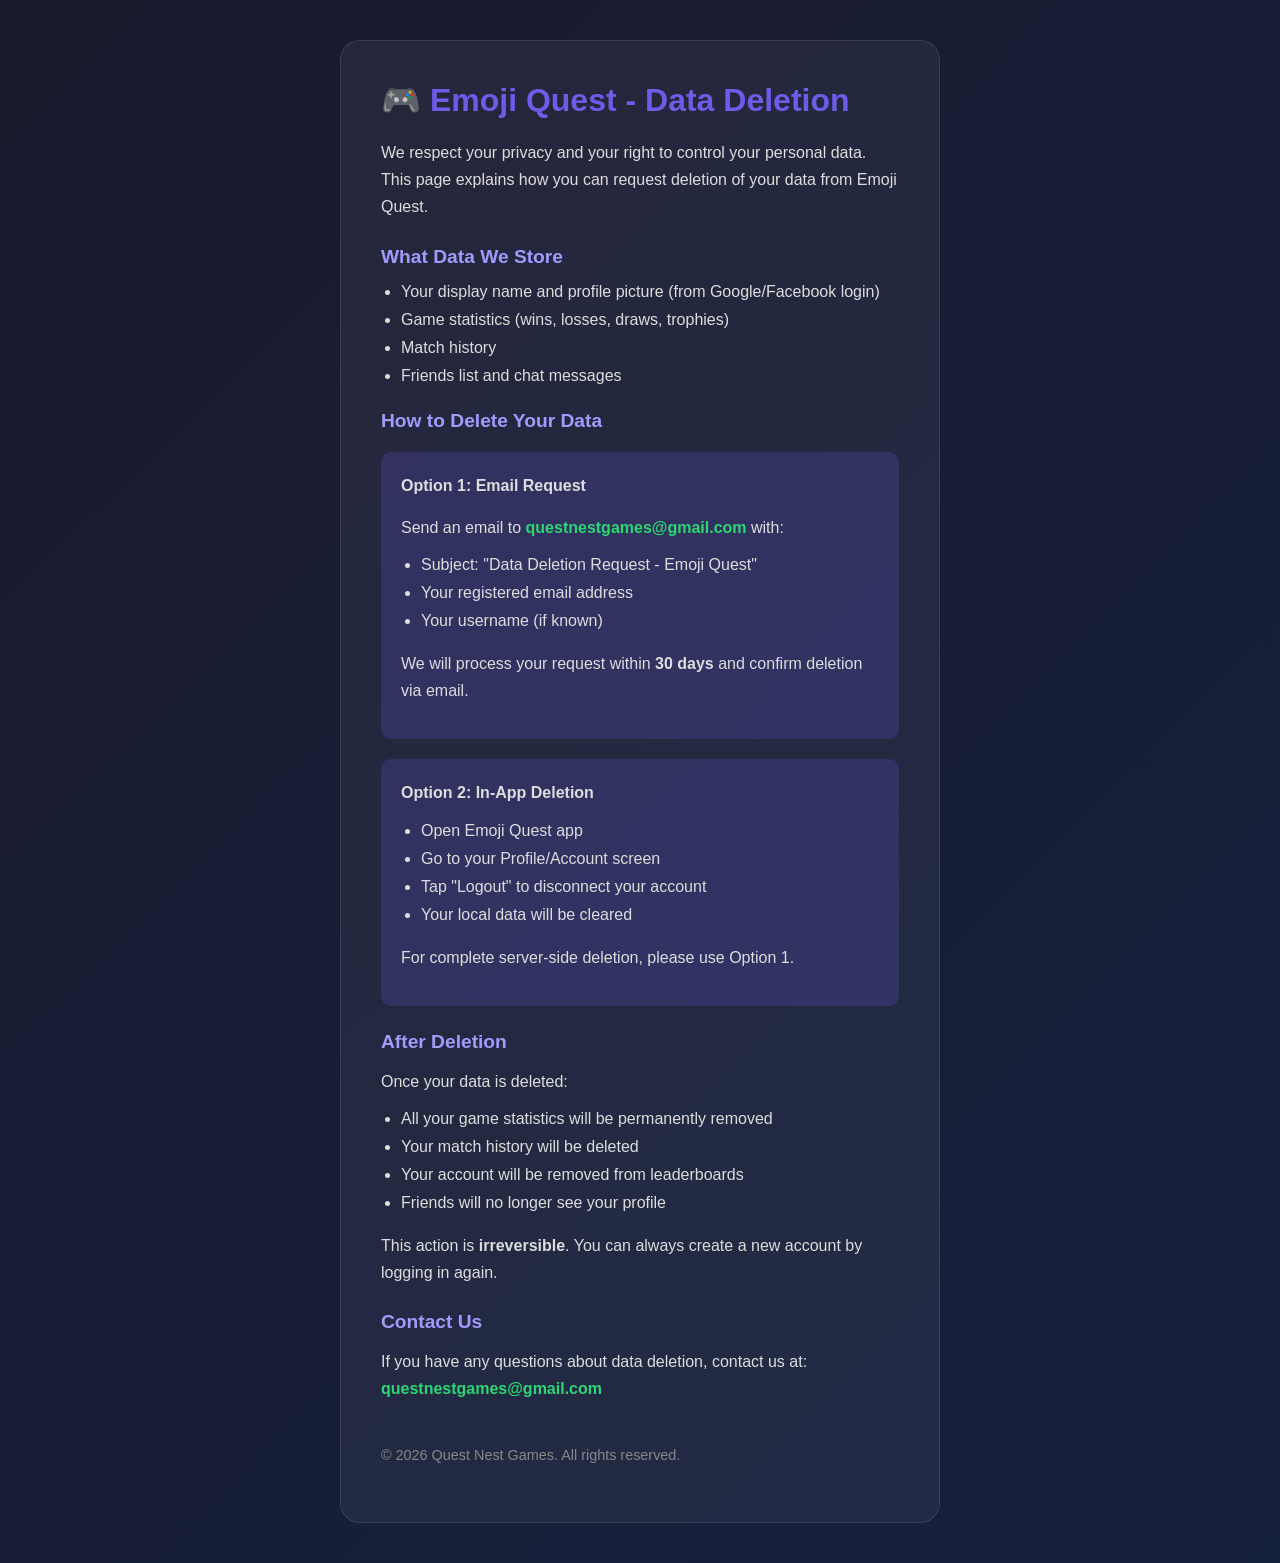
==== data-deletion.html @ fc4f5fc1 "Add data deletion information page for Emoji Quest" ====
<!DOCTYPE html>
<html lang="en">
<head>
    <meta charset="UTF-8">
    <meta name="viewport" content="width=device-width, initial-scale=1.0">
    <title>Data Deletion - Emoji Quest</title>
    <style>
        * { margin: 0; padding: 0; box-sizing: border-box; }
        body {
            font-family: -apple-system, BlinkMacSystemFont, 'Segoe UI', Roboto, sans-serif;
            background: linear-gradient(135deg, #1a1a2e 0%, #16213e 100%);
            color: #fff;
            min-height: 100vh;
            padding: 40px 20px;
        }
        .container {
            max-width: 600px;
            margin: 0 auto;
            background: rgba(255,255,255,0.05);
            border-radius: 20px;
            padding: 40px;
            border: 1px solid rgba(255,255,255,0.1);
        }
        h1 { color: #6c5ce7; margin-bottom: 20px; }
        h2 { color: #a29bfe; margin: 25px 0 15px; font-size: 1.2em; }
        p { line-height: 1.7; margin-bottom: 15px; color: #ddd; }
        ul { margin-left: 20px; margin-bottom: 20px; }
        li { margin-bottom: 10px; color: #ddd; }
        .highlight { background: rgba(108, 92, 231, 0.2); padding: 20px; border-radius: 10px; margin: 20px 0; }
        a { color: #6c5ce7; }
        .email { font-weight: bold; color: #2ed573; }
    </style>
</head>
<body>
    <div class="container">
        <h1>🎮 Emoji Quest - Data Deletion</h1>
        
        <p>We respect your privacy and your right to control your personal data. This page explains how you can request deletion of your data from Emoji Quest.</p>

        <h2>What Data We Store</h2>
        <ul>
            <li>Your display name and profile picture (from Google/Facebook login)</li>
            <li>Game statistics (wins, losses, draws, trophies)</li>
            <li>Match history</li>
            <li>Friends list and chat messages</li>
        </ul>

        <h2>How to Delete Your Data</h2>
        
        <div class="highlight">
            <p><strong>Option 1: Email Request</strong></p>
            <p>Send an email to <span class="email">questnestgames@gmail.com</span> with:</p>
            <ul>
                <li>Subject: "Data Deletion Request - Emoji Quest"</li>
                <li>Your registered email address</li>
                <li>Your username (if known)</li>
            </ul>
            <p>We will process your request within <strong>30 days</strong> and confirm deletion via email.</p>
        </div>

        <div class="highlight">
            <p><strong>Option 2: In-App Deletion</strong></p>
            <ul>
                <li>Open Emoji Quest app</li>
                <li>Go to your Profile/Account screen</li>
                <li>Tap "Logout" to disconnect your account</li>
                <li>Your local data will be cleared</li>
            </ul>
            <p>For complete server-side deletion, please use Option 1.</p>
        </div>

        <h2>After Deletion</h2>
        <p>Once your data is deleted:</p>
        <ul>
            <li>All your game statistics will be permanently removed</li>
            <li>Your match history will be deleted</li>
            <li>Your account will be removed from leaderboards</li>
            <li>Friends will no longer see your profile</li>
        </ul>
        <p>This action is <strong>irreversible</strong>. You can always create a new account by logging in again.</p>

        <h2>Contact Us</h2>
        <p>If you have any questions about data deletion, contact us at:<br>
        <span class="email">questnestgames@gmail.com</span></p>
        
        <p style="margin-top: 40px; color: #888; font-size: 0.9em;">
            © 2026 Quest Nest Games. All rights reserved.
        </p>
    </div>
</body>
</html>
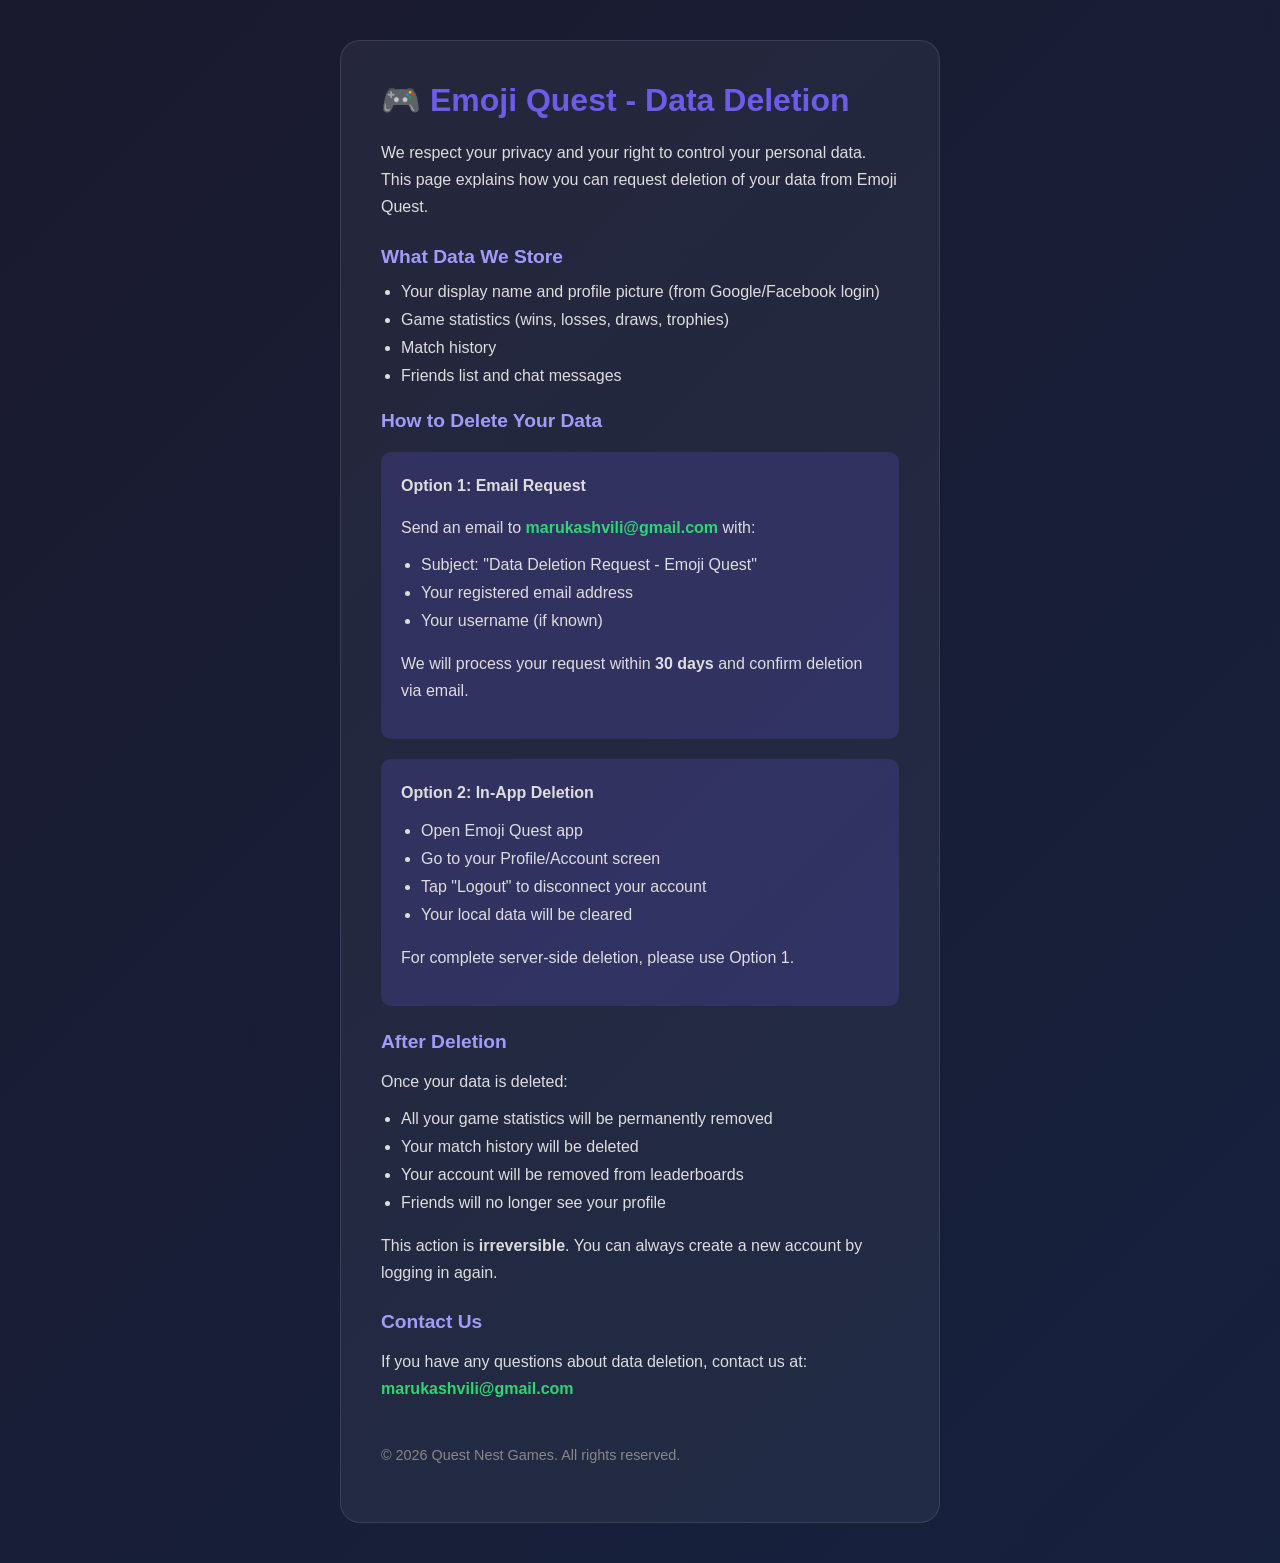
==== commit 34e1958f: "Update email address for data deletion requests" ====
--- a/data-deletion.html
+++ b/data-deletion.html
@@ -49,7 +49,7 @@
         
         <div class="highlight">
             <p><strong>Option 1: Email Request</strong></p>
-            <p>Send an email to <span class="email">questnestgames@gmail.com</span> with:</p>
+            <p>Send an email to <span class="email">marukashvili@gmail.com</span> with:</p>
             <ul>
                 <li>Subject: "Data Deletion Request - Emoji Quest"</li>
                 <li>Your registered email address</li>
@@ -81,7 +81,7 @@
 
         <h2>Contact Us</h2>
         <p>If you have any questions about data deletion, contact us at:<br>
-        <span class="email">questnestgames@gmail.com</span></p>
+        <span class="email">marukashvili@gmail.com</span></p>
         
         <p style="margin-top: 40px; color: #888; font-size: 0.9em;">
             © 2026 Quest Nest Games. All rights reserved.
